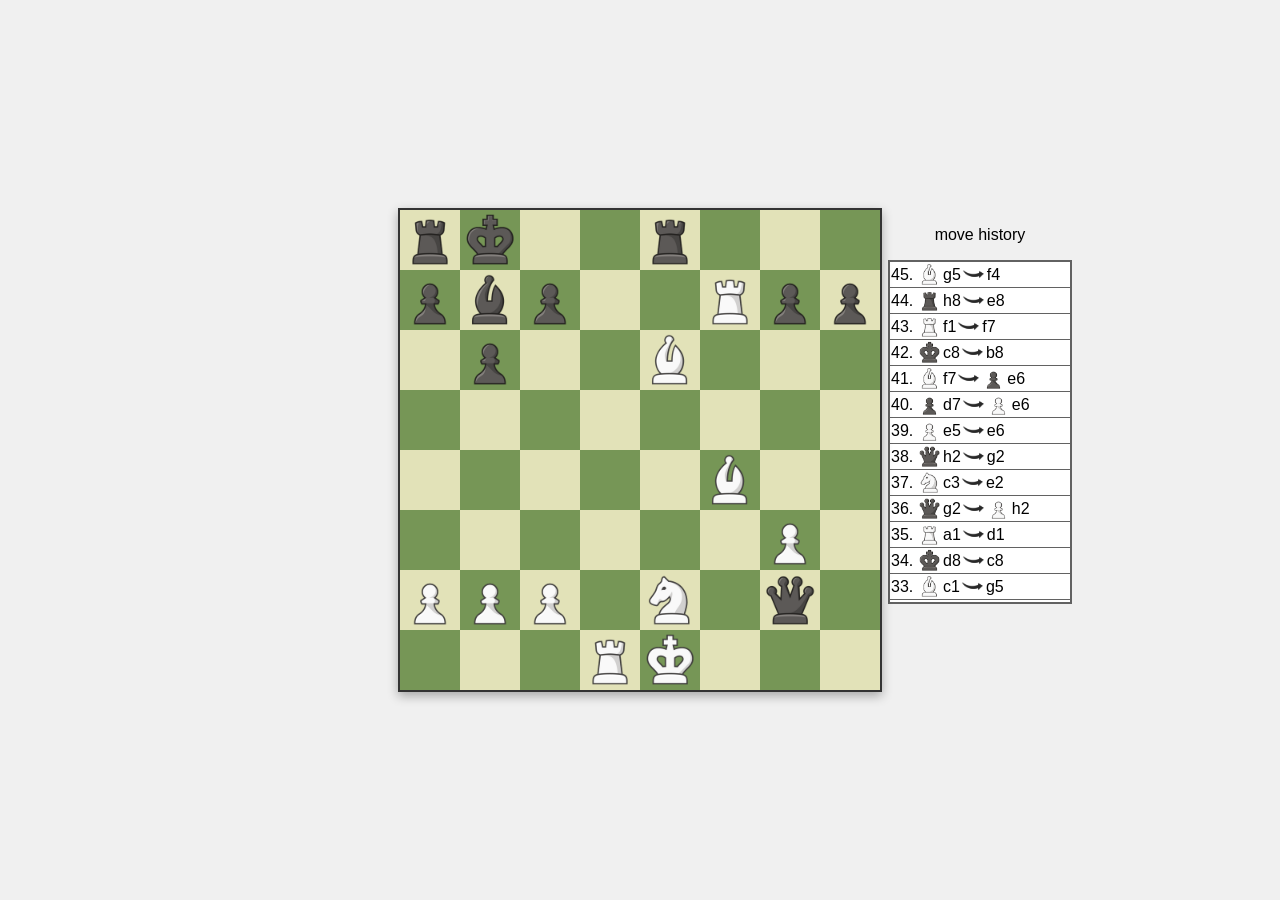
==== projects/Chess2/index.html @ 33a7b4a4 "Add files via upload" ====
<!DOCTYPE html>
<html lang="en">
<head>
    <meta charset="UTF-8">
    <meta name="viewport" content="width=device-width, initial-scale=1.0">
    <title>Chess</title>
    <link rel="stylesheet" href="style.css">
</head>
<body>
    <main>
        <div id="chessboard">

        </div>
        <div id="chessGameInfo">
            <div class="chessGameInfo-item"></div>
            <div class="chessGameInfo-item"></div>
            <div class="chessGameInfo-item"></div>
            <div class="chessGameInfo-item"></div>

            <div class="chessGameInfo-item"></div>

            <div class="chessGameInfo-item">
                <p>move history</p>
                <div id="moves_history">

                </div>
            </div>
            <div class="chessGameInfo-item"></div>
            <div class="chessGameInfo-item"></div>
            <div class="chessGameInfo-item"></div>
        </div>
        
        <!-- <div id="user-input">
            <p>start:</p>
            <input type="text" id="start-move">
            <p>end:</p>
            <input type="text" id="end-move">
            <button onclick="script_move_a_piece();">move</button>
        </div> -->
    </main>
  
</body>
<script src="./frontend/script.js"></script>
<script src="ChessGame.js"></script>
<script src="Pieces_Moves.js"></script>
<script src="./moving_piece_function.js"></script>
<script src="./frontend/clicking_on_board_manegement.js"></script>
<script>
    const dimentions = [8, 8]; // Dimensões do tabuleiro
    const chessGame = new ChessGame(dimentions, pieces);

    function wait(ms) {
        return new Promise(resolve => setTimeout(resolve, ms));
    }

    async function main(anNum) {

        await wait(anNum); 
        chessGame.does_can_move_piece([1,4],[3,4])

        await wait(anNum); 
        chessGame.does_can_move_piece([6,4],[4,4])

        await wait(anNum); 
        chessGame.does_can_move_piece([0,5],[3,2])

        await wait(anNum); 
        chessGame.does_can_move_piece([7,1],[5,2])

        await wait(anNum); 
        chessGame.does_can_move_piece([0,6],[2,5])

        await wait(anNum); 
        chessGame.does_can_move_piece([7,6],[5,5])

        await wait(anNum); 
        chessGame.does_can_move_piece([1,3],[3,3])

        await wait(anNum); 
        chessGame.does_can_move_piece([4,4],[3,3])

        await wait(anNum); 
        chessGame.does_can_move_piece([2,5],[3,3])

        await wait(anNum); 
        chessGame.does_can_move_piece([5,2],[3,3])

        await wait(anNum); 
        chessGame.does_can_move_piece([0,3],[3,3])

        await wait(anNum); 
        chessGame.does_can_move_piece([6,1],[5,1])

        await wait(anNum); 
        chessGame.does_can_move_piece([3,4],[4,4])

        await wait(anNum); 
        chessGame.does_can_move_piece([7,5],[4,2])

        await wait(anNum); 
        chessGame.does_can_move_piece([3,3],[2,2])

        await wait(anNum); 
        chessGame.does_can_move_piece([5,5],[3,4])

        await wait(anNum); 
        chessGame.does_can_move_piece([2,2],[2,5])

        await wait(anNum); 
        chessGame.does_can_move_piece([7,3],[3,7])

        await wait(anNum); 
        chessGame.does_can_move_piece([3,2],[6,5])

        await wait(anNum); 
        chessGame.does_can_move_piece([7,4],[7,3])

        await wait(anNum); 
        chessGame.does_can_move_piece([1,6],[2,6])

        await wait(anNum); 

        chessGame.does_can_move_piece([4,2],[1,5])
        await wait(anNum); 

        chessGame.does_can_move_piece([2,5],[1,5])
        await wait(anNum); 

        chessGame.does_can_move_piece([3,4],[1,5])
        await wait(anNum); 

        chessGame.does_can_move_piece([0,4],[1,5])
        await wait(anNum); 

        chessGame.does_can_move_piece([3,7],[3,6])
        await wait(anNum); 

        chessGame.does_can_move_piece([0,7],[0,5])
        await wait(anNum); 

        chessGame.does_can_move_piece([7,2],[6,1])
        await wait(anNum); 

        chessGame.does_can_move_piece([0,1],[2,2])
        await wait(anNum); 

        chessGame.does_can_move_piece([3,6],[2,5])
        await wait(anNum); 

        chessGame.does_can_move_piece([1,5],[0,4])
        await wait(anNum); 

        chessGame.does_can_move_piece([2,5],[1,6])
        await wait(anNum); 

        chessGame.does_can_move_piece([0,2],[4,6])
        await wait(anNum); 

        chessGame.does_can_move_piece([7,3],[7,2])
        await wait(anNum); 

        chessGame.does_can_move_piece([0,0],[0,3])
        await wait(anNum);

        chessGame.does_can_move_piece([1,6],[1,7])
        await wait(anNum);

        chessGame.does_can_move_piece([2,2],[1,4])
        await wait(anNum);

        chessGame.does_can_move_piece([1,7],[1,6])
        await wait(anNum);

        chessGame.does_can_move_piece([4,4],[5,4])
        await wait(anNum);
    
        chessGame.does_can_move_piece([6,3],[5,4])
        await wait(anNum);

        chessGame.does_can_move_piece([6,5],[5,4])
        await wait(anNum);

        chessGame.does_can_move_piece([7,2],[7,1])
        await wait(anNum);

        chessGame.does_can_move_piece([0,5],[6,5])
        await wait(anNum);

        chessGame.does_can_move_piece([7,7],[7,4])
        await wait(anNum);

        chessGame.does_can_move_piece([4,6],[3,5])
        await wait(anNum);

        
        
    }
    main(10);
    

</script>
</html>
---- projects/Chess2/style.css ----
body {
    font-family: Arial, sans-serif;
    justify-content: center;
    align-items: center;
    height: 100vh;
    margin: 0;
    background-color: #f0f0f0;
    display: flex;
    position: relative;
    flex-direction: column;
}
main{
    display: grid;
    flex-direction: column;
    position: relative;
    height: 100vh;
    width: 100vw;
}
:root {
    --squaresInChessBoardX: 8;
    --squaresInChessBoardY: 8;
    --squaresInChessBoardSize: 60px;

    --chessBoardSize: calc(var(--squaresInChessBoardX) * var(--squaresInChessBoardSize));
}

#chessboard {
    z-index: 2;
    display: grid;
    align-self: center;
    justify-self: center;

    /* Grid setup */
    grid-template-columns: repeat(var(--squaresInChessBoardX), var(--squaresInChessBoardSize));
    grid-template-rows: repeat(var(--squaresInChessBoardY), var(--squaresInChessBoardSize));

    max-width: var(--chessBoardSize);
    max-height: var(--chessBoardSize);

    border: 2px solid #333;
    box-shadow: 0 4px 10px rgba(0, 0, 0, 0.3);
    user-select: none;
}
.dark {
    background-color: #769656;
}

.light {
    background-color: #e2e2b8;
}
.square {
    width: 100%;
    height: 100%;
    font-size: 24px;
    font-weight: bold;

    position: relative;
    display: grid;
    transition: filter 0.3s ease-in-out;
}

.piece {
    height: 100%;
    width: 100%;
    cursor: pointer;

    position: absolute;
    align-self: center;
    justify-self: center;
}

#user-input{
    position: absolute;
    align-self: flex-end;
    justify-self: center;
    height: 50px;
    width: 500px;
    border: black 1px solid;
    background-color: white;
    display: flex;
    flex-direction: row;
    justify-content: flex-start;
    align-items: center;

}

#user-input > *{
    max-width: 100px;
    margin-left: 5px;
    margin-right: 5px;
}

#chessGameInfo {
    display: grid;
    grid-template-columns: 1fr auto 1fr; /* Colunas: laterais flexíveis, meio fixo */
    grid-template-rows: 1fr auto 1fr;   /* Linhas: laterais flexíveis, meio fixo */

    /* border: 2px solid #000; */
    position: absolute;
    justify-self: center;
    align-self: center;
    z-index: 1;
}
#chessGameInfo > :nth-child(5){    
    height: var(--chessBoardSize);
    width: var(--chessBoardSize);
}
.chessGameInfo-item{
    min-width: 200px;
    min-height: 50px;
    display: flex;
    justify-content: center;
    align-items: center;
    /* background-color: #80808021; */
}
#chessGameInfo > :nth-child(6){
    display: flex;
    justify-content: flex-start;
    align-items: center;
    flex-direction: column;
}
#chessGameInfo > :nth-child(6) > #moves_history{
    width: 180px;
    min-height: 340px;
    height: 50px;
    border: 2px solid #0000009d;
    background-color: white;
    overflow-y: scroll;
    overflow-x: hidden;
}
.moves_history_item{
    width: 100%;
    height: 25px;
    display: flex;
    justify-content: flex-start;
    align-items: center;
    flex-direction: row;
    border-bottom: 1px solid #0000009d;

}
.moves_history_item > div{
    height: 100%;
    width: auto;
    display: flex;
    align-items: center;
    justify-content: flex-start;
    flex-direction: row;
    /* border-right: 1px solid #000; */
}
.moves_history_item > :nth-child(1){
    width: 15%;
}


.moves_history_item > div > img{
    height: 100%;
}
.moves_history_item > div > p{
    height: 100%;
    margin: 0;
    margin-left: 1px;
    text-align: center;
    display: flex;
    justify-content: center;
    align-items: center;
}
#moves_history::-webkit-scrollbar {
    width: 0px; /* Largura da barra de rolagem */
}
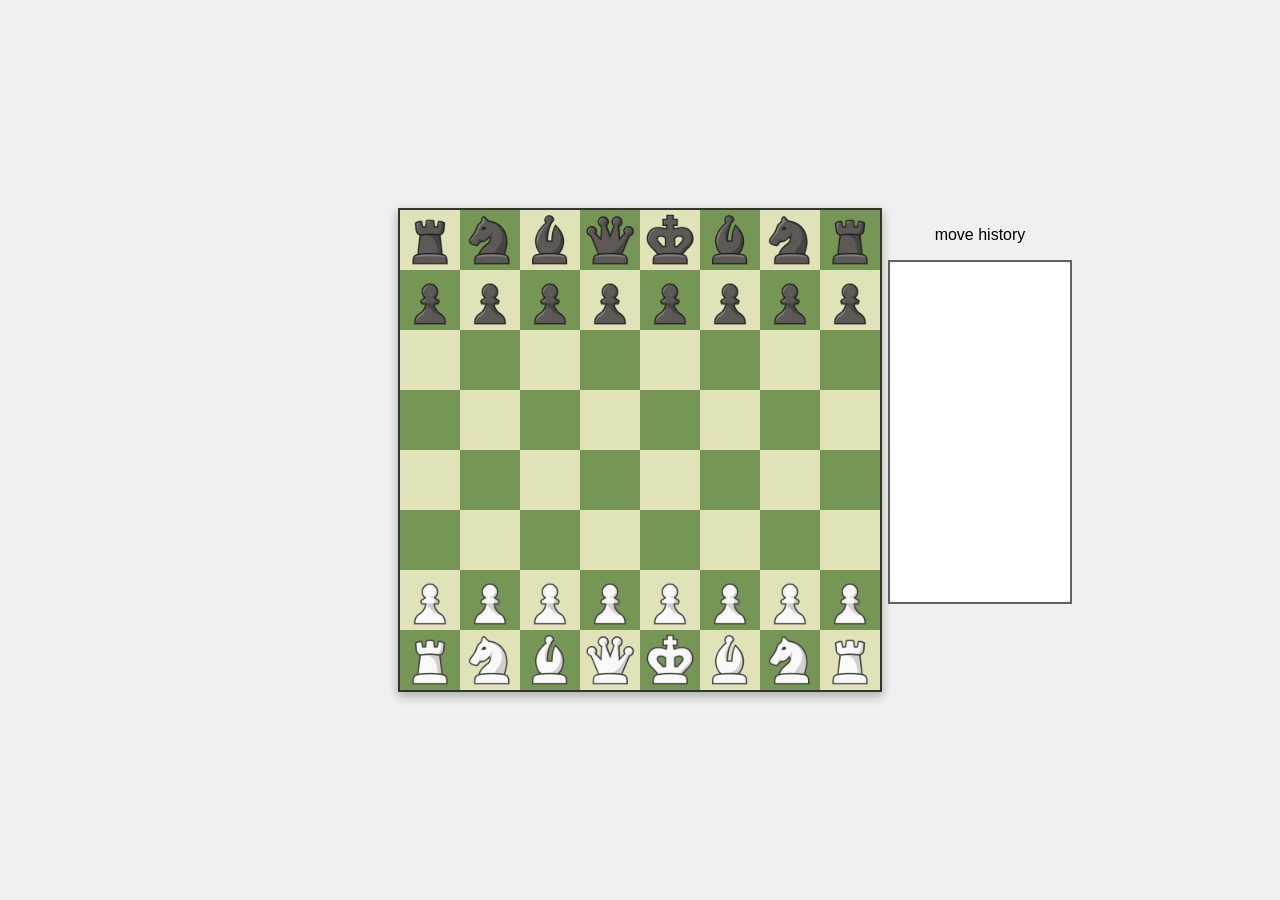
==== commit 682cdd2d: "aff" ====
--- a/projects/Chess2/index.html
+++ b/projects/Chess2/index.html
@@ -195,7 +195,7 @@
         
         
     }
-    main(10);
+    // main(10);
     
 
 </script>
